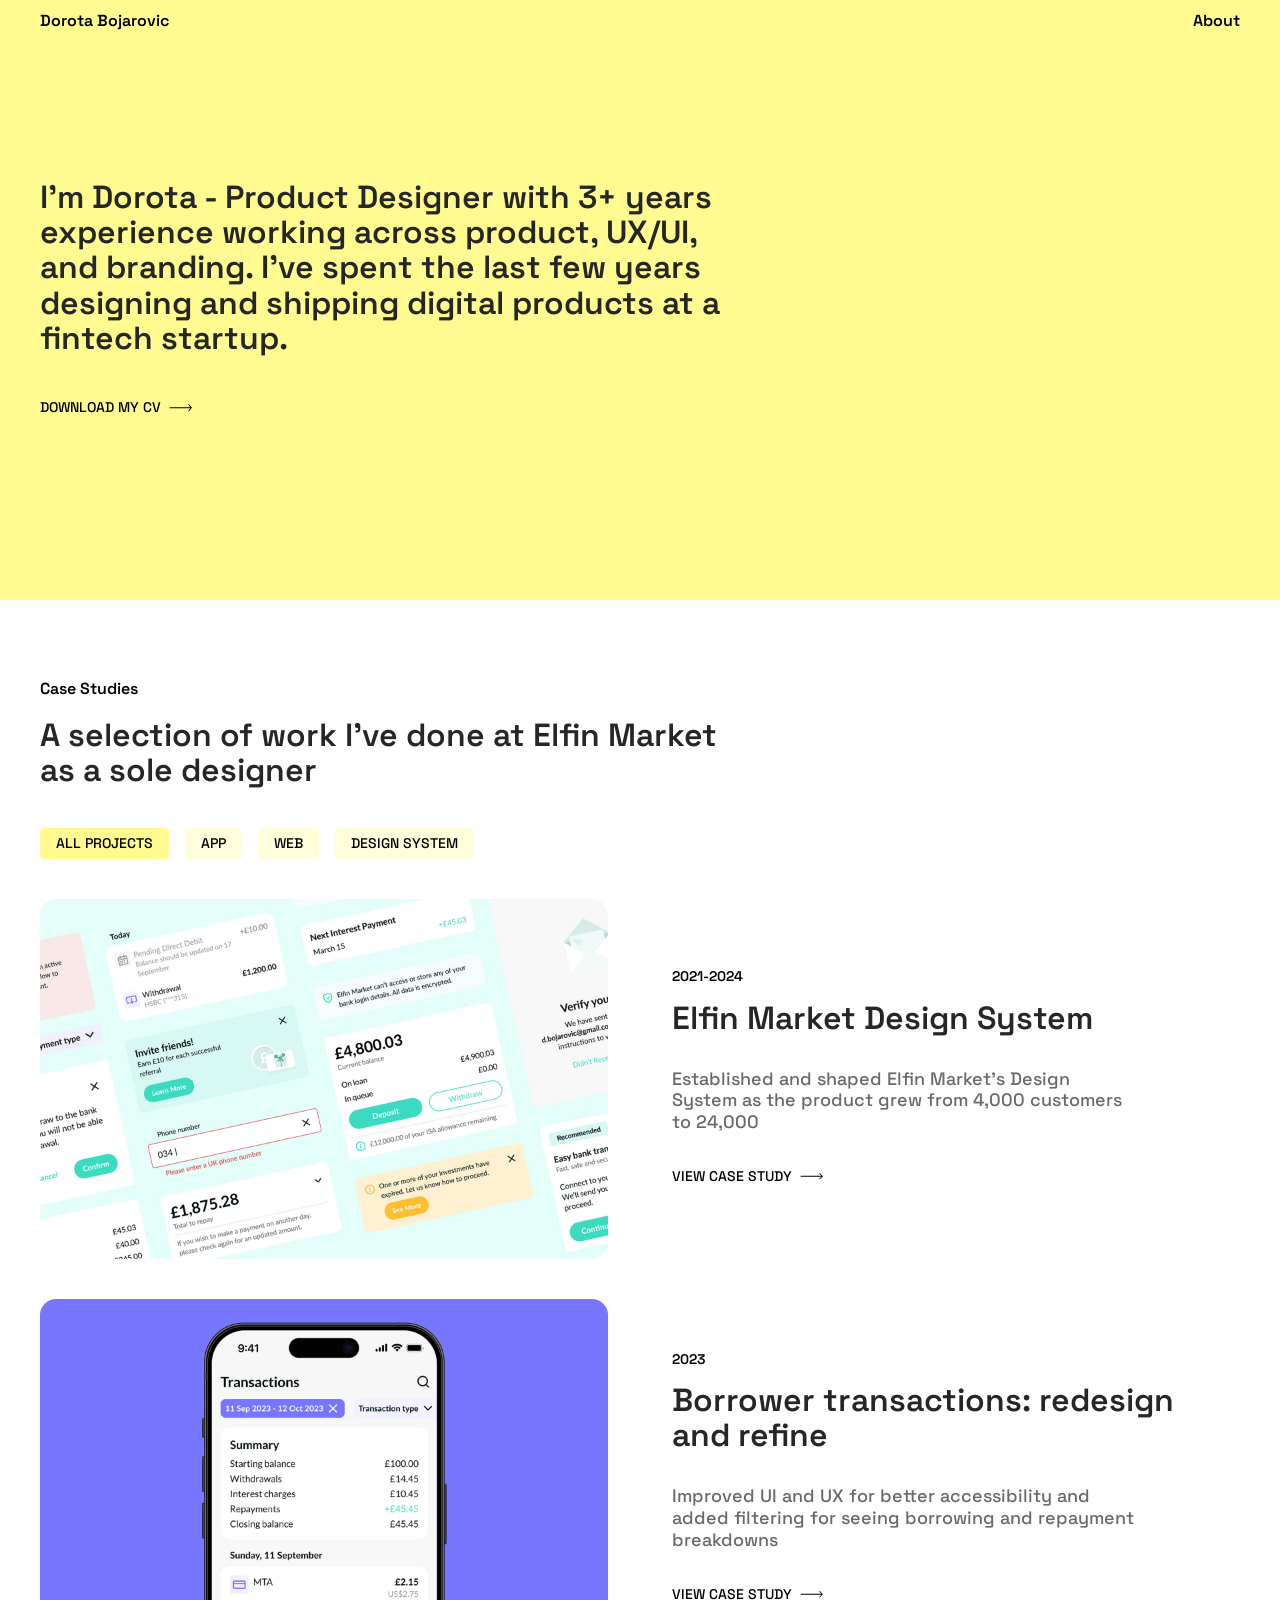
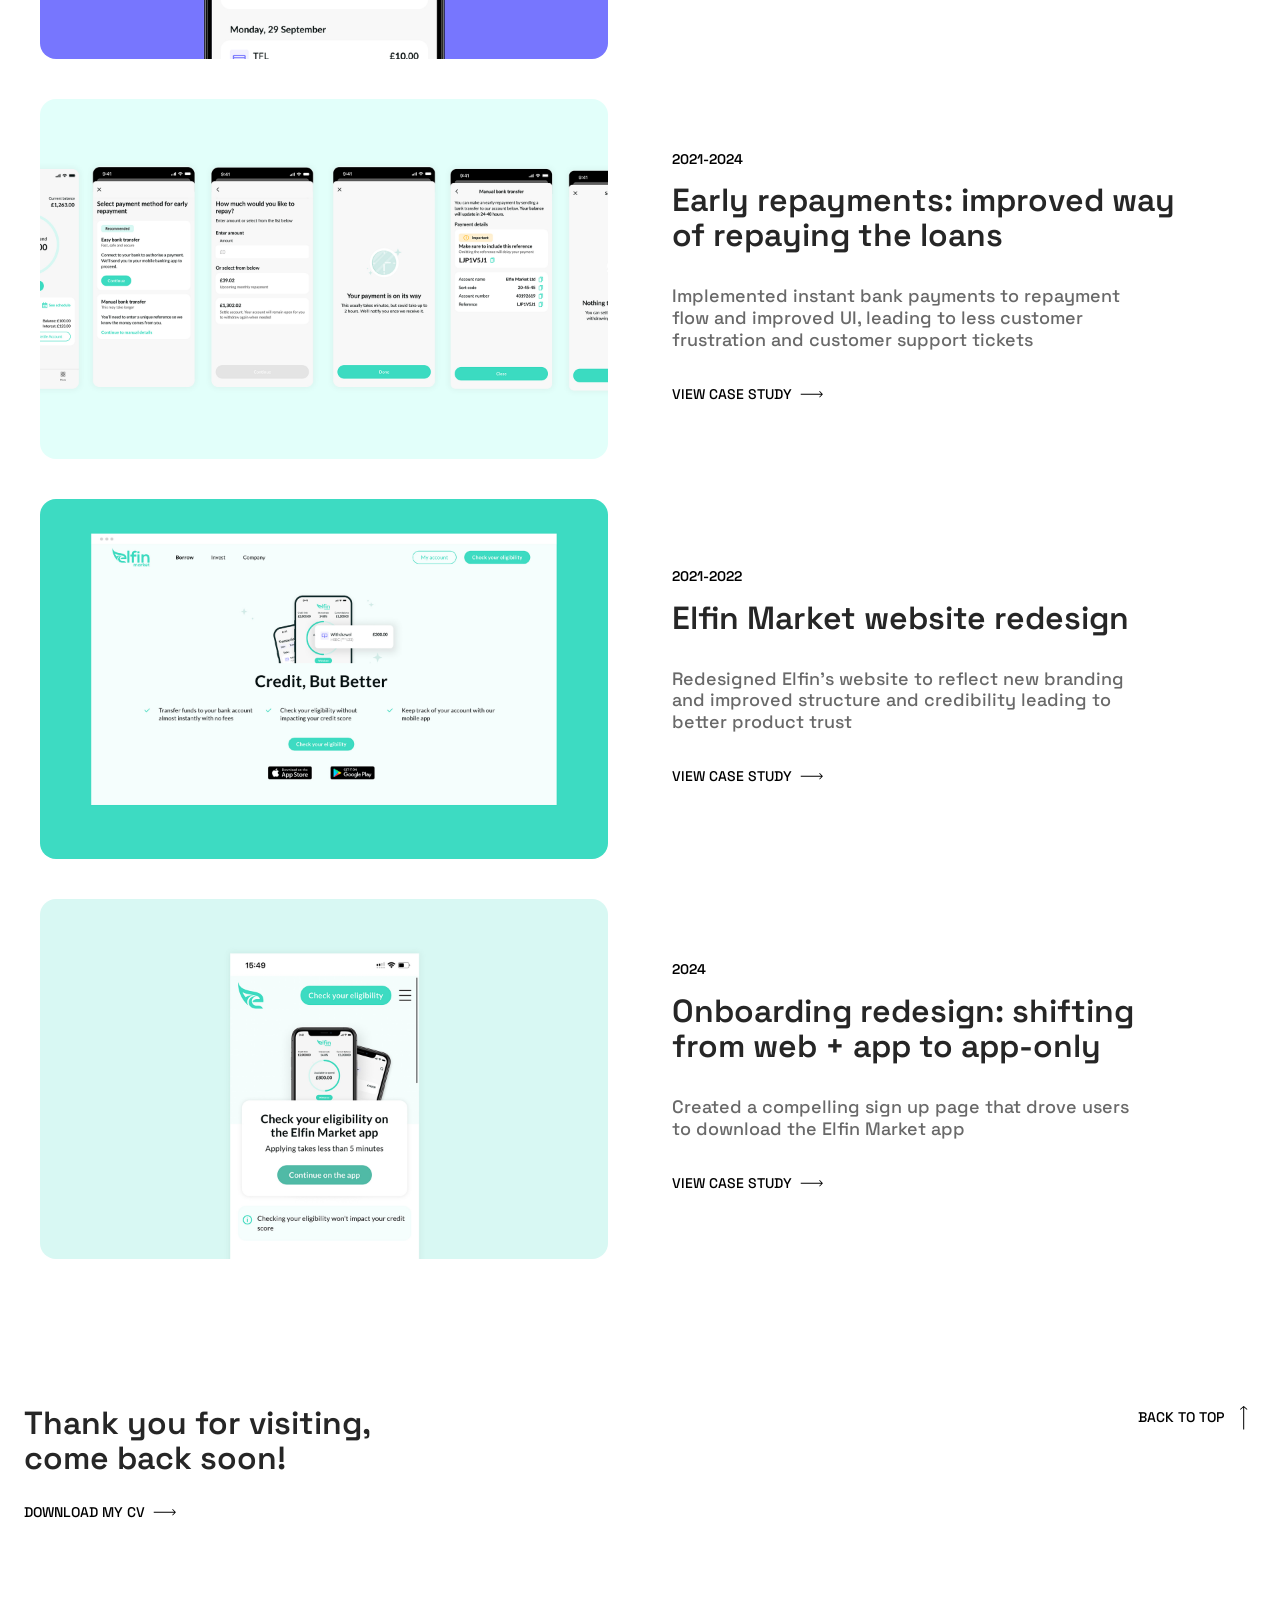
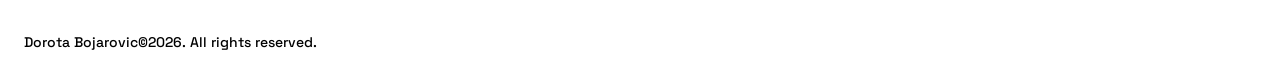
==== index.html @ 3e7eb01f "add onboarding case study page" ====
<!DOCTYPE html>
<html lang="en">
  <head>
    <meta charset="UTF-8" />
    <meta name="viewport" content="width=device-width, initial-scale=1" />
    <title>Dorota Bojarovic — Portfolio</title>
    <link rel="preconnect" href="https://fonts.googleapis.com" />
    <link rel="preconnect" href="https://fonts.gstatic.com" crossorigin />
    <link
      href="https://fonts.googleapis.com/css2?family=Space+Grotesk:wght@500;600&display=swap"
      rel="stylesheet"
    />
    <link rel="stylesheet" href="style.css" />
    <script defer src="/_vercel/insights/script.js"></script>
  </head>
  <body>
    <div class="frame" data-node-id="17:1098" data-name="1440w">
      <header class="header" data-node-id="17:1119" data-name="Header">
        <div class="header__left" data-node-id="I17:1119;15:1094" data-name="Container">
          <a href="index.html" class="text-h3 header__logo" data-node-id="I17:1119;15:1104">
            Dorota Bojarovic
          </a>
        </div>
        <div class="header__right" data-node-id="I17:1119;15:1098" data-name="Container">
          <p class="text-h3" data-node-id="I17:1119;15:1100">About</p>
        </div>
      </header>

      <main class="body" data-node-id="17:1099" data-name="Body">
        <section class="section section--hero" data-node-id="17:1100" data-name="Section 1">
          <div class="section-hero__container" data-node-id="17:1101" data-name="Container">
            <div class="section-hero__copy-wrap" data-node-id="17:1102" data-name="Container">
              <div class="heading-block" data-node-id="17:1103" data-name="Heading 1">
                <p class="text-h1" data-node-id="17:1104">
                  I’m Dorota - Product Designer with 3+ years experience working across
                  product, UX/UI, and branding. I’ve spent the last few years designing and
                  shipping digital products at a fintech startup.
                </p>
              </div>
            </div>
            <a class="button-link" href="assets/dorota-bojarovic-cv.pdf" data-node-id="17:1105" data-name="Button / Primary / Icon">
              <span class="text-button" data-node-id="I17:1105;12:438">Download my cv</span>
              <span class="icon icon--chevron-right" aria-hidden="true">
                <img
                  src="images/chevron-right.svg"
                  alt=""
                  width="24"
                  height="24"
                />
              </span>
            </a>
          </div>
        </section>

        <section class="section section--case-studies" data-node-id="17:1106" data-name="Section 2">
          <div class="section-title" data-node-id="17:1107" data-name="Section title">
            <p class="text-h3 text-h3--black" data-node-id="17:1108">Case Studies</p>
            <div class="section-title__subtitle-wrap" data-node-id="17:1109" data-name="Container">
              <p class="text-h1" data-node-id="17:1110">
                A selection of work I’ve done at Elfin Market as a sole designer
              </p>
            </div>
          </div>

          <div class="project-list" data-node-id="17:1111" data-name="Project list container">
            <div class="filter-tab-group" data-node-id="17:1112" data-name="Filter tab group">
              <div
                class="filter-tab filter-tab--active"
                data-node-id="I17:1112;15:1160"
                data-name="Filter tab"
                data-filter="all"
              >
                <p class="text-filter" data-node-id="I17:1112;15:1160;15:1159">ALL PROJECTS</p>
              </div>
              <div class="filter-tab filter-tab--inactive" data-node-id="15:1156" data-filter="app">
                <p class="text-filter" data-node-id="15:1155">APP</p>
              </div>
              <div
                class="filter-tab filter-tab--inactive"
                data-node-id="I17:1112;15:1164"
                data-name="Filter tab"
                data-filter="web"
              >
                <p class="text-filter" data-node-id="I17:1112;15:1164;15:1155">WEB</p>
              </div>
              <div
                class="filter-tab filter-tab--inactive"
                data-node-id="I17:1112;16:533"
                data-name="Filter tab"
                data-filter="design-system"
              >
                <p class="text-filter" data-node-id="I17:1112;16:533;15:1155">Design system</p>
              </div>
            </div>

            <article class="project-card" data-node-id="15:783" data-filter="design-system">
              <a class="project-card__image" href="design-system.html" data-node-id="15:826" data-name="Image">
                <div class="project-card__image-inner" data-node-id="15:822" data-name="Elfin-DS-1 1">
                  <img
                    src="images/elfin-design-system.jpg"
                    alt=""
                    width="580"
                    height="360"
                  />
                  <img class="project-card__hover-img" src="images/elfin-design-system-hover.jpg" alt="" />
                </div>
              </a>
              <div class="project-card__content" data-node-id="12:489" data-name="Content">
                <p class="text-h4" data-node-id="12:492">2021-2024</p>
                <div class="project-card__vertical" data-node-id="12:494" data-name="Vertical container">
                  <p class="text-h1 project-card__title" data-node-id="12:497">
                    Elfin Market Design System
                  </p>
                  <div class="project-card__body" data-node-id="12:498" data-name="Body">
                    <div class="text-b1" data-node-id="12:500">
                      <p>
                        Established and shaped Elfin Market’s Design<br />
                        System as the product grew from 4,000 customers<br />
                        to 24,000
                      </p>
                    </div>
                  </div>
                  <a class="button-link" href="design-system.html" data-name="Button / Primary / Icon">
                    <span class="text-button">view case study</span>
                    <span class="icon icon--chevron-right" aria-hidden="true">
                      <img
                        src="images/chevron-right.svg"
                        alt=""
                        width="24"
                        height="24"
                      />
                    </span>
                  </a>
                </div>
              </div>
            </article>

            <article class="project-card" data-node-id="17:1114" data-name="Project card" data-filter="app">
              <a class="project-card__image" href="transactions.html" data-node-id="I17:1114;15:826" data-name="Image">
                <div
                  class="project-card__image-inner"
                  data-node-id="I17:1114;15:822"
                  data-name="Elfin-DS-1 1"
                >
                  <img
                    src="images/borrower-transactions.png"
                    alt=""
                    width="580"
                    height="360"
                  />
                  <img class="project-card__hover-img" src="images/borrower-transactions-hover.jpg" alt="" />
                </div>
              </a>
              <div class="project-card__content" data-node-id="I17:1114;12:489" data-name="Content">
                <p class="text-h4" data-node-id="I17:1114;12:492">2023</p>
                <div
                  class="project-card__vertical"
                  data-node-id="I17:1114;12:494"
                  data-name="Vertical container"
                >
                  <div class="text-h1 project-card__title text-h1--prewrap" data-node-id="I17:1114;12:497">
                    <p>Borrower transactions: redesign</p>
                    <p>and refine</p>
                  </div>
                  <div class="project-card__body" data-node-id="I17:1114;12:498" data-name="Body">
                    <div class="text-b1" data-node-id="I17:1114;12:500">
                      <p>
                        Improved UI and UX for better accessibility and<br />
                        added filtering for seeing borrowing and repayment<br />
                        breakdowns
                      </p>
                    </div>
                  </div>
                  <a class="button-link" href="transactions.html" data-name="Button / Primary / Icon">
                    <span class="text-button">view case study</span>
                    <span class="icon icon--chevron-right" aria-hidden="true">
                      <img
                        src="images/chevron-right.svg"
                        alt=""
                        width="24"
                        height="24"
                      />
                    </span>
                  </a>
                </div>
              </div>
            </article>

            <article class="project-card" data-node-id="17:1115" data-name="Project card" data-filter="app">
              <a class="project-card__image" href="early-repayments.html" data-node-id="I17:1115;15:826" data-name="Image">
                <div
                  class="project-card__image-inner"
                  data-node-id="I17:1115;15:822"
                  data-name="Elfin-DS-1 1"
                >
                  <img
                    src="images/early-repayments.png"
                    alt=""
                    width="580"
                    height="360"
                  />
                  <img class="project-card__hover-img" src="images/early-repayments-hover.jpg" alt="" />
                </div>
              </a>
              <div class="project-card__content" data-node-id="I17:1115;12:489" data-name="Content">
                <p class="text-h4" data-node-id="I17:1115;12:492">2021-2024</p>
                <div
                  class="project-card__vertical"
                  data-node-id="I17:1115;12:494"
                  data-name="Vertical container"
                >
                  <div class="text-h1 project-card__title text-h1--prewrap" data-node-id="I17:1115;12:497">
                    <p>Early repayments: improved way</p>
                    <p>of repaying the loans</p>
                  </div>
                  <div class="project-card__body" data-node-id="I17:1115;12:498" data-name="Body">
                    <div class="text-b1" data-node-id="I17:1115;12:500">
                      <p>
                        Implemented instant bank payments to repayment<br />
                        flow and improved UI, leading to less customer<br />
                        frustration and customer support tickets
                      </p>
                    </div>
                  </div>
                  <a class="button-link" href="early-repayments.html" data-name="Button / Primary / Icon">
                    <span class="text-button">view case study</span>
                    <span class="icon icon--chevron-right" aria-hidden="true">
                      <img
                        src="images/chevron-right.svg"
                        alt=""
                        width="24"
                        height="24"
                      />
                    </span>
                  </a>
                </div>
              </div>
            </article>

            <article class="project-card" data-node-id="17:1116" data-name="Project card" data-filter="web">
              <a class="project-card__image" href="elfin-website.html" data-node-id="I17:1116;15:826" data-name="Image">
                <div
                  class="project-card__image-inner"
                  data-node-id="I17:1116;15:822"
                  data-name="Elfin-DS-1 1"
                >
                  <img
                    src="images/elfin-website.png"
                    alt=""
                    width="580"
                    height="360"
                  />
                  <img class="project-card__hover-img" src="images/elfin-website-hover.jpg" alt="" />
                </div>
              </a>
              <div class="project-card__content" data-node-id="I17:1116;12:489" data-name="Content">
                <p class="text-h4" data-node-id="I17:1116;12:492">2021-2022</p>
                <div
                  class="project-card__vertical"
                  data-node-id="I17:1116;12:494"
                  data-name="Vertical container"
                >
                  <p class="text-h1 project-card__title" data-node-id="I17:1116;12:497">
                    Elfin Market website redesign
                  </p>
                  <div class="project-card__body" data-node-id="I17:1116;12:498" data-name="Body">
                    <div class="text-b1" data-node-id="I17:1116;12:500">
                      <p>
                        Redesigned Elfin’s website to reflect new branding<br />
                        and improved structure and credibility leading to<br />
                        better product trust
                      </p>
                    </div>
                  </div>
                  <a class="button-link" href="elfin-website.html" data-name="Button / Primary / Icon">
                    <span class="text-button">view case study</span>
                    <span class="icon icon--chevron-right" aria-hidden="true">
                      <img
                        src="images/chevron-right.svg"
                        alt=""
                        width="24"
                        height="24"
                      />
                    </span>
                  </a>
                </div>
              </div>
            </article>

            <article class="project-card" data-node-id="17:1117" data-name="Project card" data-filter="web">
              <a class="project-card__image" href="onboarding.html" data-node-id="I17:1117;15:826" data-name="Image">
                <div
                  class="project-card__image-inner"
                  data-node-id="I17:1117;15:822"
                  data-name="Elfin-DS-1 1"
                >
                  <img
                    src="images/onboarding-redesign.png"
                    alt=""
                    width="580"
                    height="360"
                  />
                  <img class="project-card__hover-img" src="images/onboarding-redesign-hover.jpg" alt="" />
                </div>
              </a>
              <div class="project-card__content" data-node-id="I17:1117;12:489" data-name="Content">
                <p class="text-h4" data-node-id="I17:1117;12:492">2024</p>
                <div
                  class="project-card__vertical"
                  data-node-id="I17:1117;12:494"
                  data-name="Vertical container"
                >
                  <div class="text-h1 project-card__title text-h1--prewrap" data-node-id="I17:1117;12:497">
                    <p>Onboarding redesign: shifting</p>
                    <p>from web + app to app-only</p>
                  </div>
                  <div class="project-card__body" data-node-id="I17:1117;12:498" data-name="Body">
                    <div class="text-b1" data-node-id="I17:1117;12:500">
                      <p>
                        Created a compelling sign up page that drove users<br />
                        to download the Elfin Market app
                      </p>
                    </div>
                  </div>
                  <a class="button-link" href="onboarding.html" data-name="Button / Primary / Icon">
                    <span class="text-button">view case study</span>
                    <span class="icon icon--chevron-right" aria-hidden="true">
                      <img
                        src="images/chevron-right.svg"
                        alt=""
                        width="24"
                        height="24"
                      />
                    </span>
                  </a>
                </div>
              </div>
            </article>
          </div>
        </section>

        <footer class="footer" data-node-id="15:1075" data-name="Footer">
          <div class="footer__row" data-node-id="15:957" data-name="Container">
            <div class="footer__left" data-node-id="15:959" data-name="Container">
              <div class="heading-block" data-node-id="15:960" data-name="Heading 1">
                <p class="text-h1" data-node-id="15:961">
                  Thank you for visiting, come back soon!
                </p>
              </div>
              <a class="button-link" href="assets/dorota-bojarovic-cv.pdf" data-node-id="15:979" data-name="Button / Primary / Icon">
                <span class="text-button" data-node-id="I15:979;12:438">Download my CV</span>
                <span class="icon icon--chevron-right" aria-hidden="true">
                  <img
                    src="images/chevron-right.svg"
                    alt=""
                    width="24"
                    height="24"
                  />
                </span>
              </a>
            </div>
            <a class="button-link footer__back" href="#" data-node-id="15:997" data-name="Button / Primary / Icon">
              <span class="text-button" data-node-id="I15:997;12:438">Back to top</span>
              <span class="icon icon--chevron-top" aria-hidden="true" data-name="Icon / Chevron top">
                <img
                  src="images/chevron-top.svg"
                  alt=""
                  width="24"
                  height="24"
                />
              </span>
            </a>
          </div>
          <div class="footer__legal-row" data-node-id="15:971" data-name="Container">
            <p class="text-h5" data-node-id="15:974">
              Dorota Bojarovic©2026. All rights reserved.
            </p>
          </div>
        </footer>
      </main>
    </div>
    <script src="script.js"></script>
    <script>
      (function () {
        var header = document.querySelector(".header");
        if (!header) return;
        function syncHeaderBackground() {
          header.classList.toggle("header--scrolled", window.scrollY > 0);
        }
        syncHeaderBackground();
        window.addEventListener("scroll", syncHeaderBackground, { passive: true });
      })();
    </script>
  </body>
</html>
---- style.css ----
/* Design tokens from Figma (Portfolio Website — 1440w) */

:root {
  --color-yellow-white: #ffffff;
  --color-yellow-primary: #fffb91;
  --color-yellow-primary-80: #fffedb;
  --color-yellow-grey-80: #262626;
  --color-yellow-grey-50: #696969;
  --color-black-solid: #000000;
  --item-spacing-20: 20px;
  --item-spacing-md: 16px;
  --item-spacing-xl: 32px;
  --item-spacing-2xl: 40px;
  --font-size-32: 32px;
  --font-size-24: 24px;
  --font-size-18: 18px;
  --font-size-16: 16px;
  --font-size-14: 14px;
  --line-height-22-4: 22.4px;
  --font-family-font-1: "Space Grotesk", sans-serif;
  --font-weight-600: 600;
}

*,
*::before,
*::after {
  box-sizing: border-box;
}

html {
  overflow-x: auto;
}

body {
  margin: 0;
  background: var(--color-yellow-white);
  font-family: var(--font-family-font-1);
  color: var(--color-black-solid);
  -webkit-font-smoothing: antialiased;
}

/* H1 — 32 / semibold 600 / 1.1 / grey-80 */
.text-h1 {
  margin: 0;
  font-family: var(--font-family-font-1);
  font-weight: var(--font-weight-600);
  font-size: var(--font-size-32);
  line-height: 1.1;
  color: var(--color-yellow-grey-80);
}

.text-h1--prewrap {
  font-family: var(--font-family-font-1);
  font-weight: var(--font-weight-600);
  font-size: var(--font-size-32);
  line-height: 1.1;
  color: var(--color-yellow-grey-80);
}

.text-h1--prewrap p {
  margin: 0;
}

/* H2 — 24 / semibold 600 / 1.1 (H1 stand-in ≤1023px) */
.text-h2 {
  margin: 0;
  font-family: var(--font-family-font-1);
  font-weight: var(--font-weight-600);
  font-size: var(--font-size-24);
  line-height: 1.1;
  color: var(--color-yellow-grey-80);
}

/* H3 — 16 / semibold 600 / 1.1 */
.text-h3 {
  margin: 0;
  font-family: var(--font-family-font-1);
  font-weight: var(--font-weight-600);
  font-size: var(--font-size-16);
  line-height: 1.1;
  color: var(--color-black-solid);
}

.text-h3--black {
  color: var(--color-black-solid);
}

/* H4 — 14 / semibold 600 / 1.1 (project card date line) */
.text-h4 {
  margin: 0;
  font-family: var(--font-family-font-1);
  font-weight: var(--font-weight-600);
  font-size: var(--font-size-14);
  line-height: 1.1;
  color: var(--color-black-solid);
  white-space: nowrap;
}

/* B1 — Figma: size 18, line height 120%, Medium, grey-50 */
.text-b1 {
  font-family: var(--font-family-font-1);
  font-weight: 500;
  font-size: var(--font-size-18);
  line-height: 120%;
  color: var(--color-yellow-grey-50);
}

.text-b1 p {
  margin: 0;
  font-size: inherit;
  line-height: inherit;
}

/* Button / filter label — 14 / Medium / 1.1 / uppercase */
.text-button {
  font-family: var(--font-family-font-1);
  font-weight: 500;
  font-size: var(--font-size-14);
  line-height: 1.1;
  color: var(--color-black-solid);
  text-transform: uppercase;
  white-space: nowrap;
}

.text-filter {
  margin: 0;
  font-family: var(--font-family-font-1);
  font-weight: 500;
  font-size: var(--font-size-14);
  line-height: 1.1;
  color: var(--color-black-solid);
  text-transform: uppercase;
  white-space: nowrap;
}

/* H5 / footer legal — 14 / Medium / line-height 22.4 */
.text-h5 {
  margin: 0;
  font-family: var(--font-family-font-1);
  font-weight: 500;
  font-size: var(--font-size-14);
  line-height: var(--line-height-22-4);
  color: var(--color-black-solid);
  white-space: nowrap;
}

.button-link {
  display: inline-flex;
  align-items: center;
  gap: 8px;
  text-decoration: none;
  color: inherit;
}

.icon {
  display: flex;
  flex-direction: column;
  align-items: center;
  justify-content: center;
  width: 24px;
  height: 24px;
  flex-shrink: 0;
  overflow: hidden;
}

.icon--chevron-right {
  flex-direction: column;
}

.icon--chevron-right img {
  display: block;
  width: 23.5px;
  height: 7.364px;
  max-width: none;
}

.icon--chevron-top img {
  display: block;
  width: 24px;
  height: 24px;
}

/* Page shell — fluid width; breakpoint layouts below (Figma: 1920 / 1440 / 1024 / 768 / 422) */
.frame {
  position: relative;
  width: 100%;
  min-width: 0;
  max-width: 1920px;
  margin: 0 auto;
  min-height: 100vh;
  background: var(--color-yellow-white);
  display: flex;
  flex-direction: column;
  align-items: stretch;
}

/* Header — fixed; transparent at top, white when scrolled */
.header {
  position: fixed;
  top: 0;
  left: 0;
  right: 0;
  z-index: 2;
  display: flex;
  width: 100%;
  max-width: 1920px;
  margin-left: auto;
  margin-right: auto;
  align-items: center;
  justify-content: space-between;
  padding: 10.41px 40px 10.39px;
  overflow: hidden;
  background-color: transparent;
  transition: background-color 0.2s ease;
}

.header--scrolled {
  background-color: var(--color-yellow-white);
}

.header__logo {
  font-size: var(--font-size-16);
  line-height: 1.1;
  text-decoration: none;
  color: inherit;
}

/* Body — node 17:1099 */
.body {
  display: flex;
  flex-direction: column;
  align-items: center;
  min-height: 1200px;
  width: 100%;
  overflow: hidden;
  background: var(--color-yellow-white);
  flex: 1 1 auto;
}

.section {
  width: 100%;
}

/* Section 1 — node 17:1100 */
.section--hero {
  display: flex;
  height: 600px;
  align-items: center;
  justify-content: center;
  background: var(--color-yellow-primary);
  overflow: hidden;
}

.section-hero__container {
  flex: 1 1 0;
  min-width: 0;
  max-width: 1280px;
  display: flex;
  flex-direction: column;
  align-items: flex-start;
  gap: var(--item-spacing-2xl);
  padding: 0 40px;
  overflow: hidden;
}

.section-hero__copy-wrap {
  display: flex;
  flex-direction: column;
  align-items: flex-start;
  max-width: 700px;
  width: 100%;
}

.heading-block {
  display: flex;
  flex-direction: column;
  align-items: flex-start;
  width: 100%;
}

/* Section 2 — node 17:1106 */
.section--case-studies {
  display: flex;
  flex-direction: column;
  align-items: center;
  justify-content: center;
  gap: var(--item-spacing-2xl);
  max-width: 1280px;
  width: 100%;
  padding: 80px 40px;
  overflow: hidden;
}

.section-title {
  display: flex;
  flex-direction: column;
  align-items: flex-start;
  gap: var(--item-spacing-20);
  width: 100%;
  overflow: hidden;
}

.section-title__subtitle-wrap {
  display: flex;
  flex-direction: column;
  align-items: flex-start;
  max-width: 700px;
  width: 100%;
}

.project-list {
  display: flex;
  flex-direction: column;
  align-items: flex-start;
  gap: var(--item-spacing-2xl);
  width: 100%;
}

.filter-tab-group {
  display: flex;
  align-items: center;
  gap: var(--item-spacing-md);
}

.filter-tab {
  display: flex;
  height: 31px;
  align-items: center;
  justify-content: center;
  padding: 8px 16px;
  border-radius: 4px;
  flex-shrink: 0;
}

.filter-tab--active {
  background: var(--color-yellow-primary);
}

.filter-tab--inactive {
  background: var(--color-yellow-primary-80);
}

/* Project card — node 15:783 pattern */
.project-card {
  display: flex;
  align-items: flex-start;
  gap: var(--item-spacing-2xl);
  width: 100%;
}

.project-card__image {
  flex: 1 1 0;
  min-width: 0;
  height: 360px;
  border-radius: 16px;
  overflow: hidden;
  display: flex;
  align-items: flex-start;
}

.project-card__image-inner {
  position: relative;
  flex: 1 1 0;
  min-width: 0;
  height: 100%;
}

.project-card__image-inner img {
  position: absolute;
  inset: 0;
  width: 100%;
  height: 100%;
  object-fit: cover;
  pointer-events: none;
}

.project-card__content {
  flex: 1 1 0;
  min-width: 0;
  display: flex;
  flex-direction: column;
  align-items: flex-start;
  justify-content: center;
  gap: var(--item-spacing-md);
  padding-left: 24px;
  overflow: hidden;
  align-self: stretch;
}

.project-card__vertical {
  display: flex;
  flex-direction: column;
  align-items: flex-start;
  justify-content: center;
  gap: var(--item-spacing-xl);
  width: 100%;
}

.project-card__title {
  width: 100%;
}

.project-card__body {
  display: flex;
  flex-direction: column;
  align-items: flex-start;
  max-width: 500px;
  width: 100%;
}

/* Footer — node 15:1075 (instance on 1440w) */
.footer {
  display: flex;
  flex-direction: column;
  align-items: center;
  justify-content: center;
  gap: var(--item-spacing-2xl);
  width: 100%;
  overflow: hidden;
  background: var(--color-yellow-white);
}

.footer__row {
  display: flex;
  align-items: flex-start;
  justify-content: space-between;
  width: 100%;
  padding: 67px 24px;
}

.footer__left {
  display: flex;
  flex-direction: column;
  align-items: flex-start;
  gap: 24px;
  width: 400px;
}

.footer__back {
  flex-shrink: 0;
}

.footer__legal-row {
  display: flex;
  align-items: center;
  width: 100%;
  padding: 0 24px 8px;
  overflow: hidden;
}

/* Same tier as tablet/mobile layout (max-width 1023px): H1 copy uses H2 scale */
@media (max-width: 1023px) {
  .text-h1,
  .text-h1--prewrap {
    font-size: var(--font-size-24);
  }
}

/* ---------------------------------------------------------------------------
   Responsive (Figma frames — metadata already reviewed, no live MCP):
   1920w 16:650 | 1440w 17:1098 | 1024w 17:1320 | 768w 17:1431 | 422w 17:1713
   Base = 1440w. Then: min-width 1920 → 1920 header inset.
   max 1439 & min 1024 → 1024 (40px gutters, row cards).
   max 1023 & min 768 → 768 (24px gutters, stacked cards, list gap 44).
   max 767 → 422 (24px gutters, copy max 374, tabs wrap min-height 70, gap 44).
   --------------------------------------------------------------------------- */

/* 1920w: column 1280px centred; x=320 outer inset → header aligns at 320+40=360 */
@media (min-width: 1920px) {
  .header {
    padding: 10.41px 360px 10.39px;
  }
}

/* 1440w: default rules above (centred 1280, header 40px, row cards). */

/* 1024w: section/hero full width; inner padding 40px; cards stay row 360px tall */
@media (max-width: 1439px) and (min-width: 1024px) {
  .section-hero__container {
    max-width: none;
    width: 100%;
    padding: 0 40px;
  }

  .section--case-studies {
    max-width: none;
    width: 100%;
    padding: 80px 40px;
  }

  .project-card__image {
    height: 360px;
  }
}

/* 768w: 24px gutters; stacked cards; filter→first card gap 44px in Figma (y 31→75) */
@media (max-width: 1023px) and (min-width: 768px) {
  .header {
    padding: 10.41px 24px 10.39px;
  }

  .section-hero__container {
    max-width: none;
    width: 100%;
    padding: 0 24px;
  }

  .section--case-studies {
    max-width: none;
    width: 100%;
    padding: 80px 24px;
  }

  .section-hero__copy-wrap {
    max-width: none;
    width: 100%;
  }

  .section-title__subtitle-wrap {
    max-width: none;
    width: 100%;
  }

  .project-list {
    gap: 44px;
  }

  .project-card {
    flex-direction: column;
    align-items: stretch;
    gap: 24px;
  }

  .project-card__image {
    flex: none;
    width: 100%;
    height: 360px;
  }

  .project-card__content {
    flex: none;
    width: 100%;
    padding-left: 0;
    align-self: auto;
  }

  .project-card__body {
    max-width: 100%;
  }

  .footer__row {
    flex-direction: column;
    align-items: flex-start;
    gap: 40px;
  }

  .footer__left {
    width: 100%;
    max-width: 400px;
  }

  .body {
    min-height: 0;
  }
}

/* 422w: narrow column; filter group 70px tall (two rows) */
@media (max-width: 767px) {
  .header {
    padding: 10.41px 24px 10.39px;
  }

  .section-hero__container {
    max-width: none;
    width: 100%;
    padding: 0 24px;
  }

  .section--case-studies {
    max-width: none;
    width: 100%;
    padding: 80px 24px;
  }

  .section-hero__copy-wrap {
    max-width: none;
    width: 100%;
  }

  .section-title__subtitle-wrap {
    max-width: none;
    width: 100%;
  }

  .filter-tab-group {
    flex-wrap: wrap;
    width: 100%;
    min-height: 70px;
    align-content: flex-start;
    row-gap: 16px;
  }

  .project-list {
    gap: 44px;
  }

  .project-card {
    flex-direction: column;
    align-items: stretch;
    gap: 24px;
  }

  .project-card__image {
    flex: none;
    width: 100%;
    height: 360px;
  }

  .project-card__content {
    flex: none;
    width: 100%;
    padding-left: 0;
    align-self: auto;
  }

  .project-card__body {
    max-width: 100%;
  }

  .footer__row {
    flex-direction: column;
    align-items: flex-start;
    gap: 40px;
  }

  .footer__left {
    width: 100%;
    max-width: none;
  }

  .footer__back {
    align-self: flex-start;
  }

  .text-h5 {
    white-space: normal;
  }

  .body {
    min-height: 0;
  }
}

/* Filter tab interaction */
.filter-tab {
  cursor: pointer;
}

.project-card[hidden] {
  display: none;
}

@keyframes card-fade-in {
  from { opacity: 0; }
  to   { opacity: 1; }
}

.project-card--visible {
  animation: card-fade-in 300ms ease both;
}

/* Project card hover image swap */
.project-card__hover-img {
  position: absolute;
  inset: 0;
  width: 100%;
  height: 100%;
  object-fit: cover;
  opacity: 0;
}

.project-card__image:hover .project-card__hover-img {
  opacity: 1;
  animation: hover-zoom 800ms cubic-bezier(0.25, 0.46, 0.45, 0.94) forwards;
}

@keyframes hover-zoom {
  from { transform: scale(1); }
  to   { transform: scale(1.05); }
}

/* Scroll entrance animation */
.card-animate {
  opacity: 0;
  transform: translateY(20px);
}

.card-animate--visible {
  opacity: 1;
  transform: translateY(0);
  transition: opacity 600ms ease-out, transform 600ms ease-out;
}

.card-animate--body.card-animate--visible {
  transition-delay: 150ms;
}

/* ─── About trigger ─────────────────────────────────────────────────────── */

.header__right .text-h3 {
  cursor: pointer;
}

/* ─── About Overlay ─────────────────────────────────────────────────────── */

.about-overlay {
  position: fixed;
  top: 0;
  left: 0;
  right: 0;
  bottom: 0;
  width: 100%;
  height: 100vh;
  min-height: 100vh;
  z-index: 100;
  display: none;
  flex-direction: column;
  align-items: center;
  justify-content: center;
  background-color: #fffb91;
  cursor: pointer;
  overflow: hidden;
}

.about-overlay--open {
  display: flex;
}

.about-overlay__header {
  position: absolute;
  top: 0;
  left: 0;
  right: 0;
  z-index: 1;
  display: flex;
  align-items: center;
  justify-content: space-between;
  padding: 10.41px 40px 10.39px;
}

.about-overlay__inner {
  width: 100%;
  max-width: 1280px;
  padding: 0 40px;
  display: flex;
  justify-content: space-between;
  align-items: flex-start;
}

.about-overlay__left {
  flex: 1;
  min-width: 0;
  max-width: 600px;
  display: flex;
  flex-direction: column;
  gap: 24px;
}

.about-overlay__heading {
  margin: 0;
  font-family: var(--font-family-font-1);
  font-weight: 700;
  font-size: 24px;
  line-height: 1.1;
  color: #262626;
}

.about-overlay__body {
  font-family: var(--font-family-font-1);
  font-weight: 500;
  font-size: 18px;
  line-height: 1.4;
  color: #262626;
}

.about-overlay__body p {
  margin: 0;
}

.about-overlay__body p + p {
  margin-top: 25px;
}

.about-overlay__cv {
  cursor: pointer;
}

.about-overlay__right {
  flex-shrink: 0;
  display: flex;
  flex-direction: column;
  gap: 20px;
  font-family: var(--font-family-font-1);
  font-weight: 600;
  font-size: 16px;
  line-height: 1.1;
  color: #262626;
  white-space: nowrap;
}

.about-overlay__entry {
  display: flex;
  flex-direction: column;
  gap: 8px;
}

@media (max-width: 767px) {
  .about-overlay {
    justify-content: flex-start;
    overflow-y: auto;
    padding-top: 72px;
    padding-bottom: 40px;
  }

  .about-overlay__header {
    padding: 10.41px 24px 10.39px;
  }

  .about-overlay__inner {
    flex-direction: column;
    gap: 32px;
    padding: 0 24px;
  }

  .about-overlay__left {
    max-width: 100%;
  }

  .about-overlay__heading {
    font-size: 20px;
  }

  .about-overlay__body {
    font-size: 16px;
  }

  .about-overlay__right {
    white-space: normal;
    font-size: 14px;
  }
}

/* Custom cursor trailer */
.cursor-trailer {
  position: fixed;
  top: 0;
  left: 0;
  width: 10px;
  height: 10px;
  background: var(--color-black-solid);
  border-radius: 50%;
  pointer-events: none;
  z-index: 9999;
  will-change: transform;
}
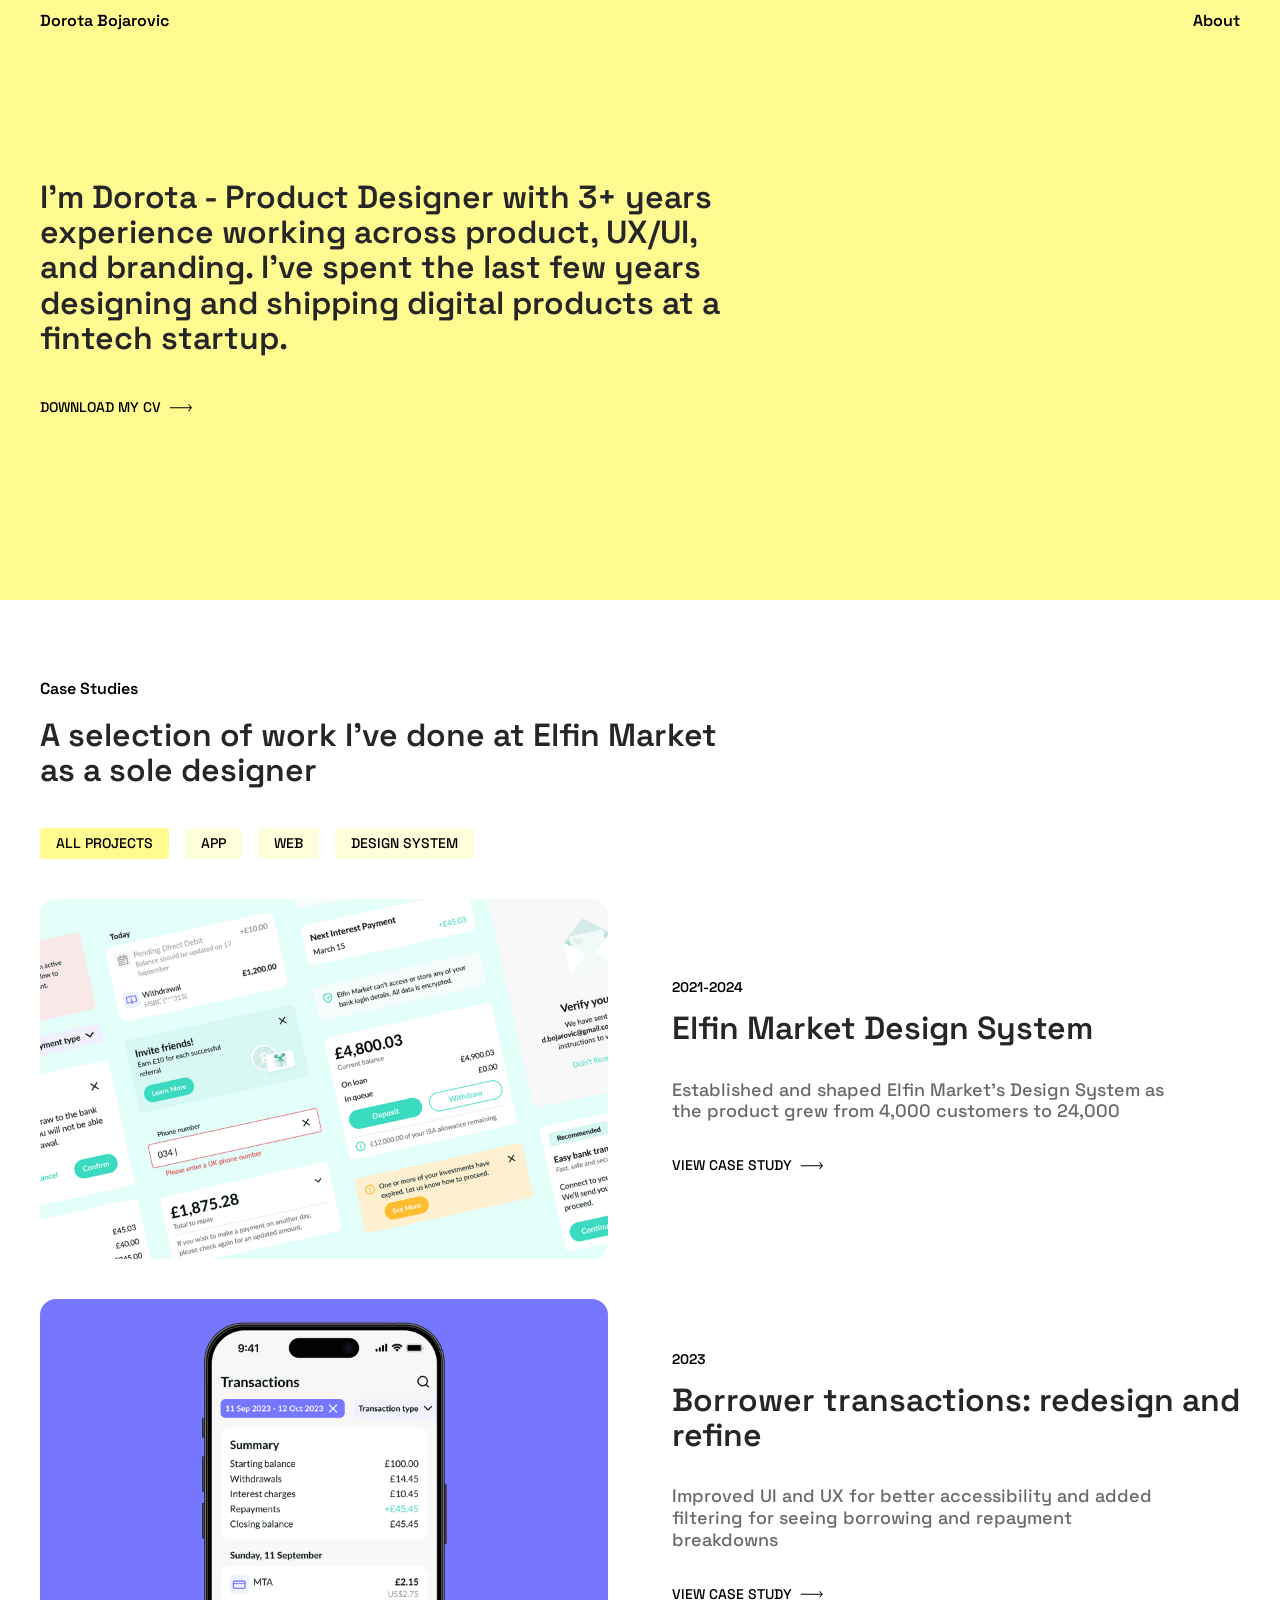
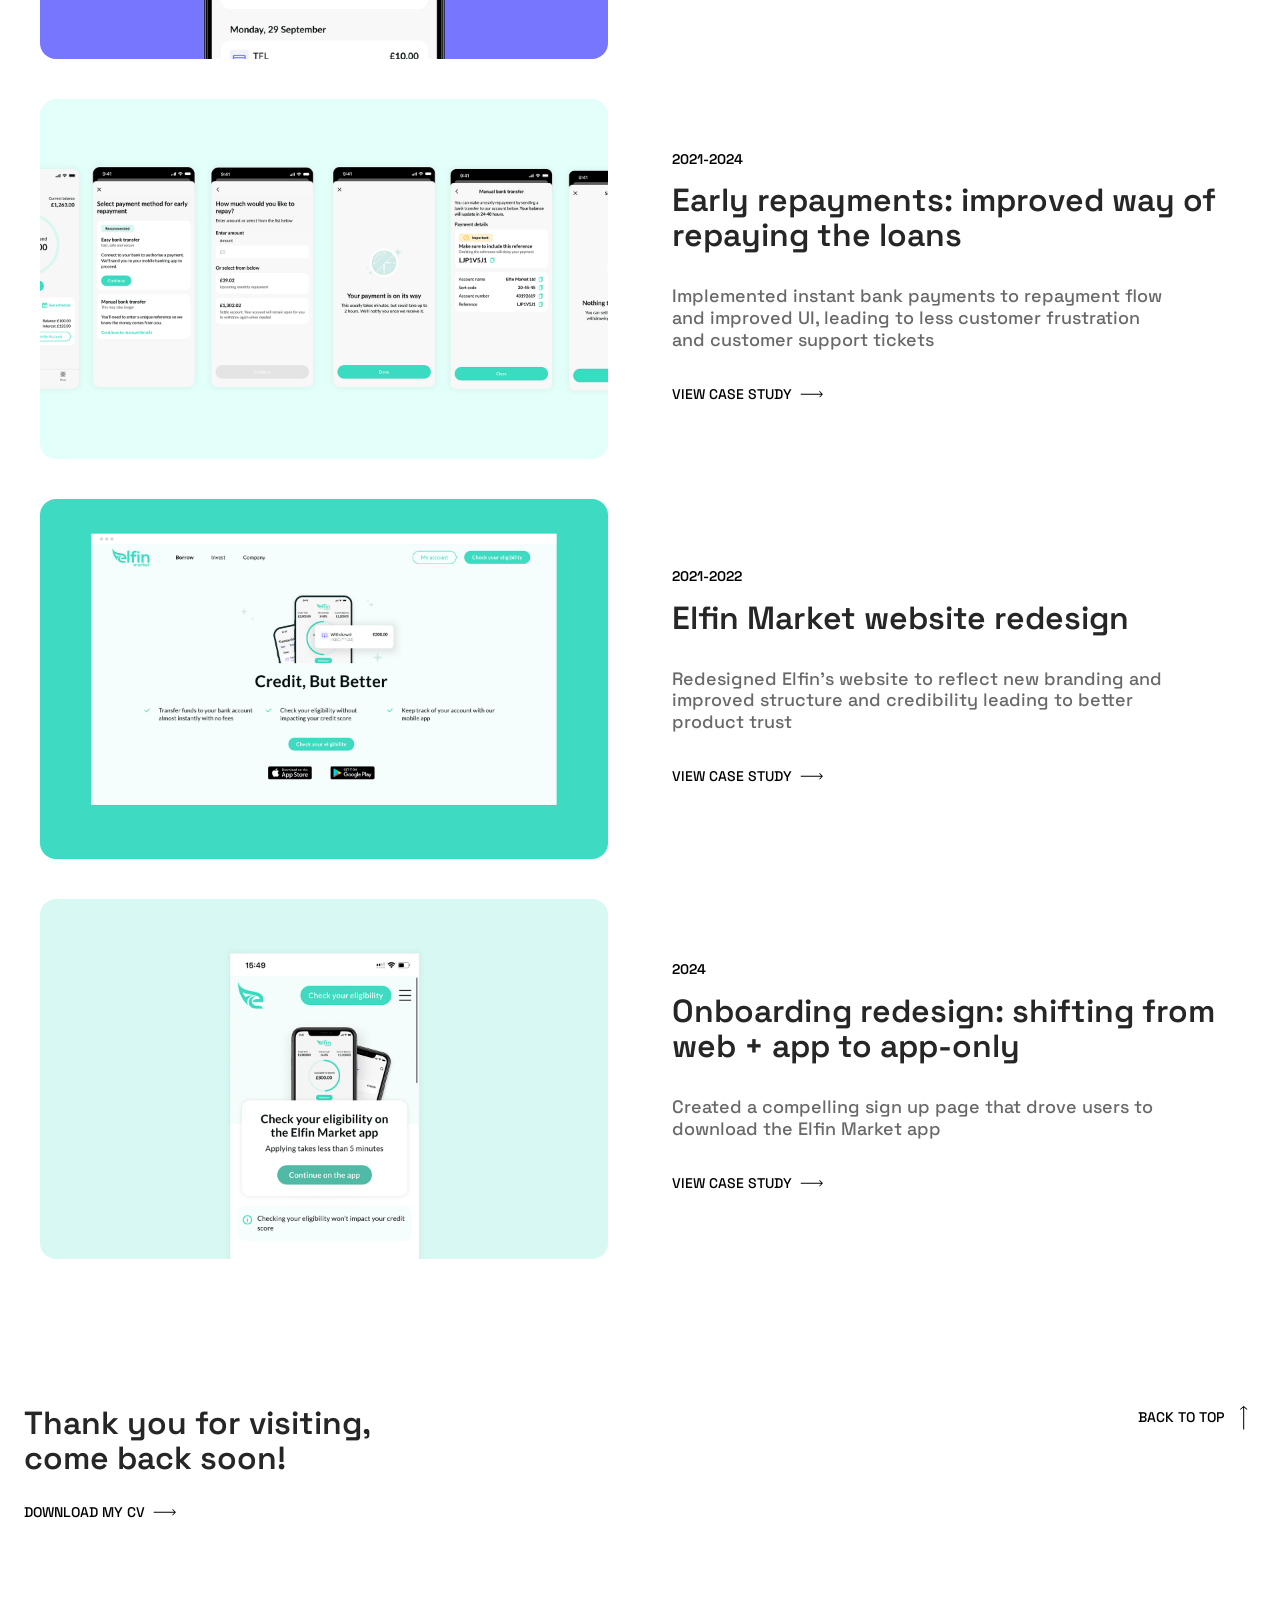
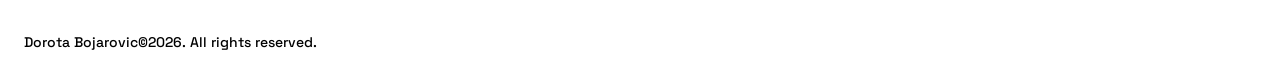
==== commit e482b2a0: "Add case study animations, fix video height, disable cursor on touch, clean up br tags - Scroll-trig" ====
--- a/index.html
+++ b/index.html
@@ -10,6 +10,7 @@
       href="https://fonts.googleapis.com/css2?family=Space+Grotesk:wght@500;600&display=swap"
       rel="stylesheet"
     />
+    <link rel="icon" type="image/png" href="favicon.png" />
     <link rel="stylesheet" href="style.css" />
     <script defer src="/_vercel/insights/script.js"></script>
   </head>
@@ -114,9 +115,7 @@
                   <div class="project-card__body" data-node-id="12:498" data-name="Body">
                     <div class="text-b1" data-node-id="12:500">
                       <p>
-                        Established and shaped Elfin Market’s Design<br />
-                        System as the product grew from 4,000 customers<br />
-                        to 24,000
+                        Established and shaped Elfin Market’s Design System as the product grew from 4,000 customers to 24,000
                       </p>
                     </div>
                   </div>
@@ -158,16 +157,13 @@
                   data-node-id="I17:1114;12:494"
                   data-name="Vertical container"
                 >
-                  <div class="text-h1 project-card__title text-h1--prewrap" data-node-id="I17:1114;12:497">
-                    <p>Borrower transactions: redesign</p>
-                    <p>and refine</p>
-                  </div>
+                  <p class="text-h1 project-card__title" data-node-id="I17:1114;12:497">
+                    Borrower transactions: redesign and refine
+                  </p>
                   <div class="project-card__body" data-node-id="I17:1114;12:498" data-name="Body">
                     <div class="text-b1" data-node-id="I17:1114;12:500">
                       <p>
-                        Improved UI and UX for better accessibility and<br />
-                        added filtering for seeing borrowing and repayment<br />
-                        breakdowns
+                        Improved UI and UX for better accessibility and added filtering for seeing borrowing and repayment breakdowns
                       </p>
                     </div>
                   </div>
@@ -209,16 +205,13 @@
                   data-node-id="I17:1115;12:494"
                   data-name="Vertical container"
                 >
-                  <div class="text-h1 project-card__title text-h1--prewrap" data-node-id="I17:1115;12:497">
-                    <p>Early repayments: improved way</p>
-                    <p>of repaying the loans</p>
-                  </div>
+                  <p class="text-h1 project-card__title" data-node-id="I17:1115;12:497">
+                    Early repayments: improved way of repaying the loans
+                  </p>
                   <div class="project-card__body" data-node-id="I17:1115;12:498" data-name="Body">
                     <div class="text-b1" data-node-id="I17:1115;12:500">
                       <p>
-                        Implemented instant bank payments to repayment<br />
-                        flow and improved UI, leading to less customer<br />
-                        frustration and customer support tickets
+                        Implemented instant bank payments to repayment flow and improved UI, leading to less customer frustration and customer support tickets
                       </p>
                     </div>
                   </div>
@@ -266,9 +259,7 @@
                   <div class="project-card__body" data-node-id="I17:1116;12:498" data-name="Body">
                     <div class="text-b1" data-node-id="I17:1116;12:500">
                       <p>
-                        Redesigned Elfin’s website to reflect new branding<br />
-                        and improved structure and credibility leading to<br />
-                        better product trust
+                        Redesigned Elfin’s website to reflect new branding and improved structure and credibility leading to better product trust
                       </p>
                     </div>
                   </div>
@@ -310,15 +301,13 @@
                   data-node-id="I17:1117;12:494"
                   data-name="Vertical container"
                 >
-                  <div class="text-h1 project-card__title text-h1--prewrap" data-node-id="I17:1117;12:497">
-                    <p>Onboarding redesign: shifting</p>
-                    <p>from web + app to app-only</p>
-                  </div>
+                  <p class="text-h1 project-card__title" data-node-id="I17:1117;12:497">
+                    Onboarding redesign: shifting from web + app to app-only
+                  </p>
                   <div class="project-card__body" data-node-id="I17:1117;12:498" data-name="Body">
                     <div class="text-b1" data-node-id="I17:1117;12:500">
                       <p>
-                        Created a compelling sign up page that drove users<br />
-                        to download the Elfin Market app
+                        Created a compelling sign up page that drove users to download the Elfin Market app
                       </p>
                     </div>
                   </div>
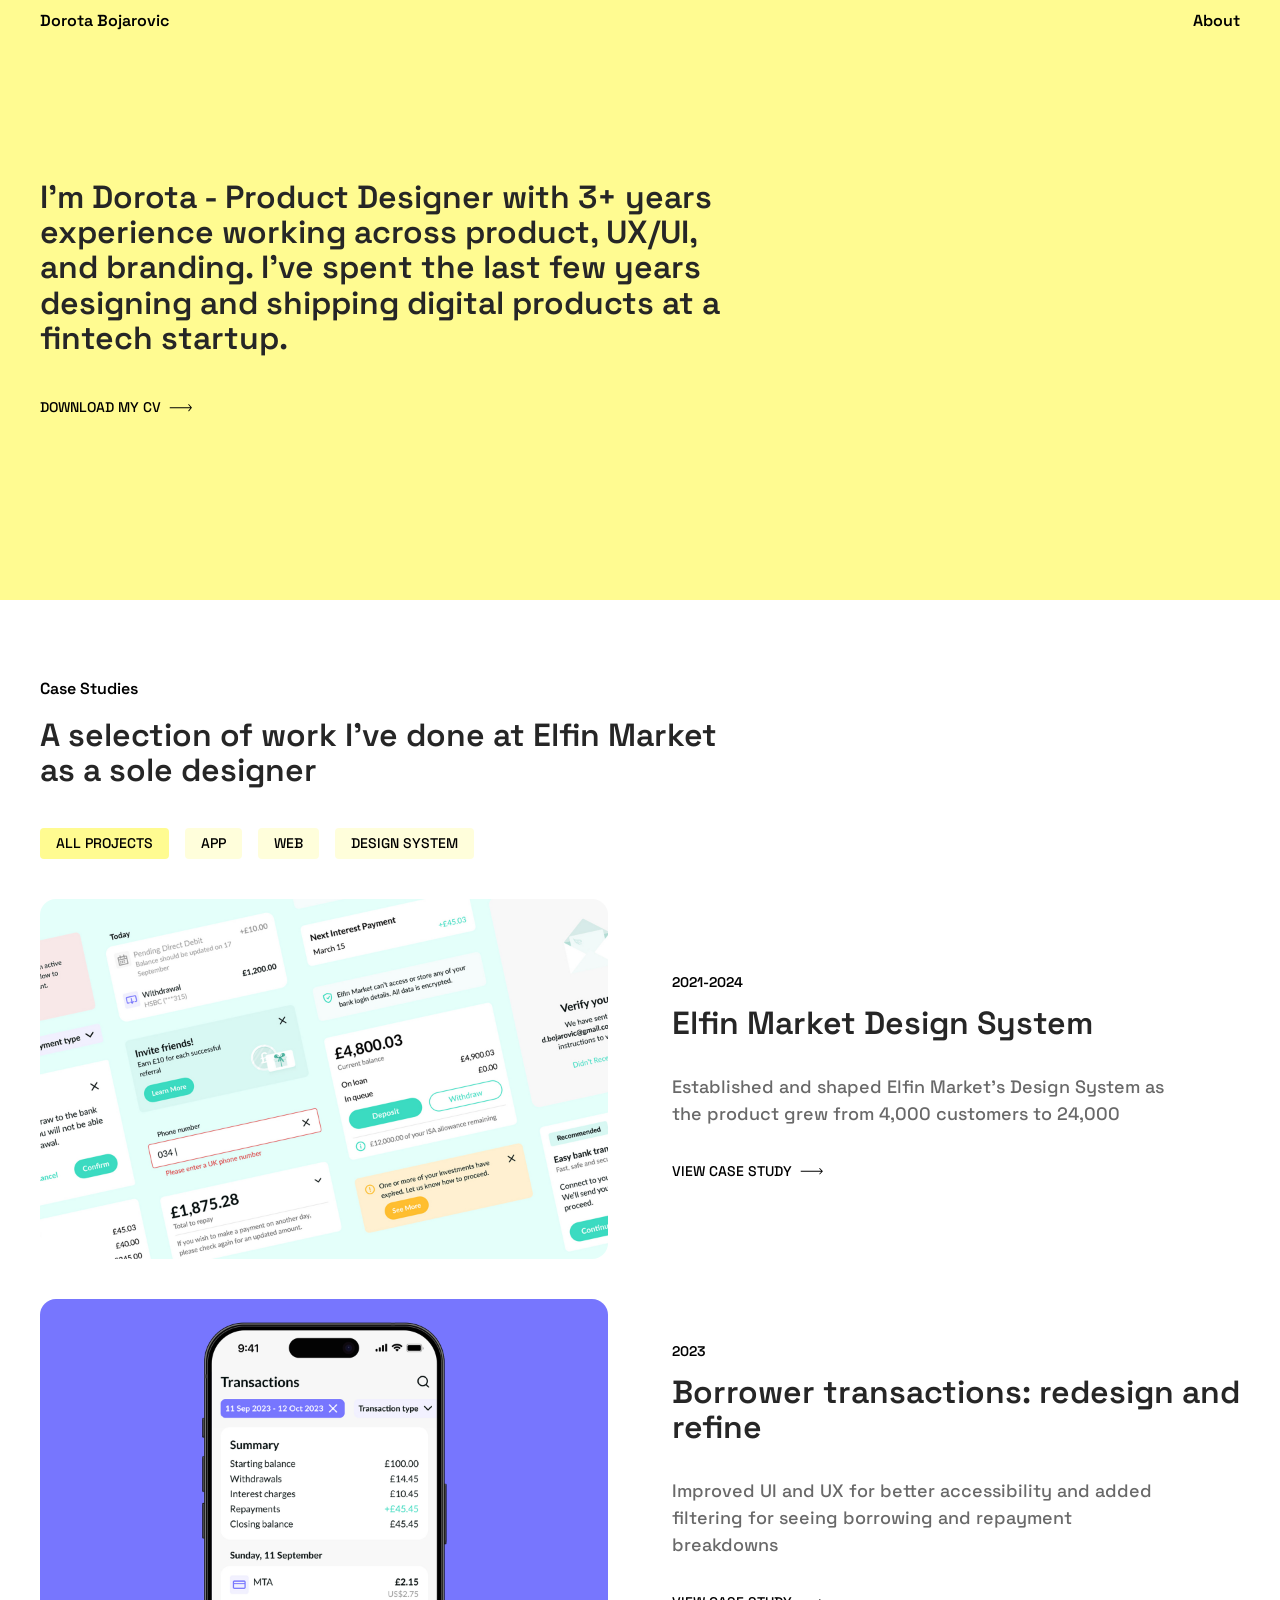
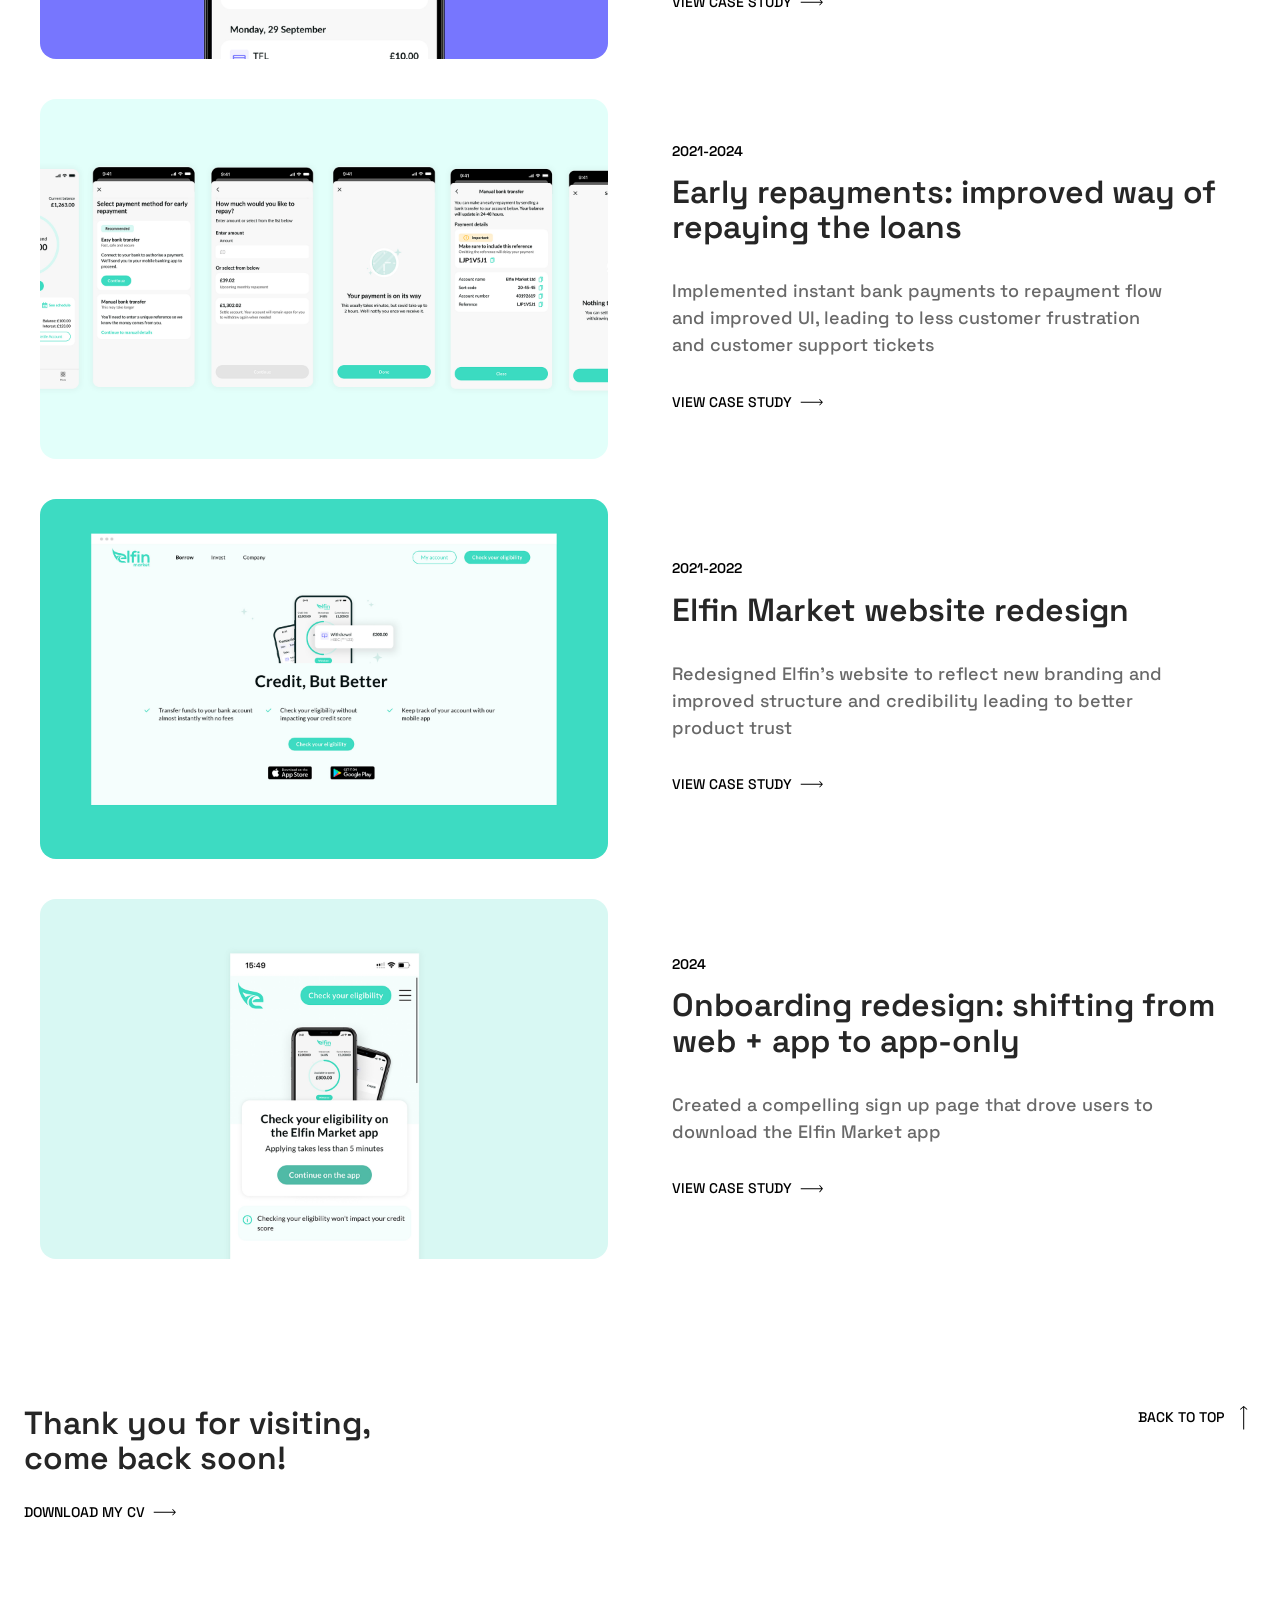
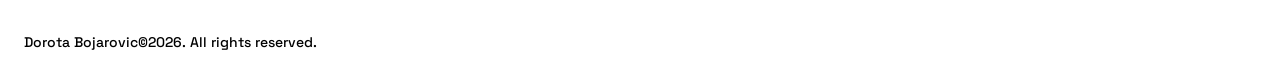
==== commit 30fea3c4: "Rebuild mobile homepage layout to match Figma: platform pills, card sizing, footer, spacing" ====
--- a/index.html
+++ b/index.html
@@ -3,7 +3,14 @@
   <head>
     <meta charset="UTF-8" />
     <meta name="viewport" content="width=device-width, initial-scale=1" />
-    <title>Dorota Bojarovic — Portfolio</title>
+    <meta name="theme-color" content="#fffb91">
+    <meta name="apple-mobile-web-app-status-bar-style" content="default">
+    <title>Dorota Bojarovic — Product Designer</title>
+    <meta name="description" content="Product designer with 3+ years experience in fintech. Based in London.">
+    <meta property="og:title" content="Dorota Bojarovic — Product Designer">
+    <meta property="og:description" content="Product designer with 3+ years experience in fintech. Based in London.">
+    <meta property="og:url" content="https://dorota.co">
+    <meta property="og:type" content="website">
     <link rel="preconnect" href="https://fonts.googleapis.com" />
     <link rel="preconnect" href="https://fonts.gstatic.com" crossorigin />
     <link
@@ -107,7 +114,14 @@
                 </div>
               </a>
               <div class="project-card__content" data-node-id="12:489" data-name="Content">
-                <p class="text-h4" data-node-id="12:492">2021-2024</p>
+                <div class="project-card__meta">
+                  <p class="text-h4" data-node-id="12:492">2021-2024</p>
+                  <div class="project-card__platforms">
+                    <span class="platform-pill">iOS</span>
+                    <span class="platform-pill">Android</span>
+                    <span class="platform-pill">Web</span>
+                  </div>
+                </div>
                 <div class="project-card__vertical" data-node-id="12:494" data-name="Vertical container">
                   <p class="text-h1 project-card__title" data-node-id="12:497">
                     Elfin Market Design System
@@ -151,7 +165,13 @@
                 </div>
               </a>
               <div class="project-card__content" data-node-id="I17:1114;12:489" data-name="Content">
-                <p class="text-h4" data-node-id="I17:1114;12:492">2023</p>
+                <div class="project-card__meta">
+                  <p class="text-h4" data-node-id="I17:1114;12:492">2023</p>
+                  <div class="project-card__platforms">
+                    <span class="platform-pill">iOS</span>
+                    <span class="platform-pill">Android</span>
+                  </div>
+                </div>
                 <div
                   class="project-card__vertical"
                   data-node-id="I17:1114;12:494"
@@ -199,7 +219,13 @@
                 </div>
               </a>
               <div class="project-card__content" data-node-id="I17:1115;12:489" data-name="Content">
-                <p class="text-h4" data-node-id="I17:1115;12:492">2021-2024</p>
+                <div class="project-card__meta">
+                  <p class="text-h4" data-node-id="I17:1115;12:492">2021-2024</p>
+                  <div class="project-card__platforms">
+                    <span class="platform-pill">iOS</span>
+                    <span class="platform-pill">Android</span>
+                  </div>
+                </div>
                 <div
                   class="project-card__vertical"
                   data-node-id="I17:1115;12:494"
@@ -247,7 +273,12 @@
                 </div>
               </a>
               <div class="project-card__content" data-node-id="I17:1116;12:489" data-name="Content">
-                <p class="text-h4" data-node-id="I17:1116;12:492">2021-2022</p>
+                <div class="project-card__meta">
+                  <p class="text-h4" data-node-id="I17:1116;12:492">2021-2022</p>
+                  <div class="project-card__platforms">
+                    <span class="platform-pill">Web</span>
+                  </div>
+                </div>
                 <div
                   class="project-card__vertical"
                   data-node-id="I17:1116;12:494"
@@ -295,7 +326,14 @@
                 </div>
               </a>
               <div class="project-card__content" data-node-id="I17:1117;12:489" data-name="Content">
-                <p class="text-h4" data-node-id="I17:1117;12:492">2024</p>
+                <div class="project-card__meta">
+                  <p class="text-h4" data-node-id="I17:1117;12:492">2024</p>
+                  <div class="project-card__platforms">
+                    <span class="platform-pill">iOS</span>
+                    <span class="platform-pill">Android</span>
+                    <span class="platform-pill">Web</span>
+                  </div>
+                </div>
                 <div
                   class="project-card__vertical"
                   data-node-id="I17:1117;12:494"
@@ -368,6 +406,13 @@
         </footer>
       </main>
     </div>
+    <div class="close-cursor" id="closeCursor" aria-hidden="true">
+      <span class="close-cursor__label">CLOSE</span>
+      <svg class="close-cursor__icon" width="7" height="7" viewBox="0 0 7 7" fill="none" xmlns="http://www.w3.org/2000/svg">
+        <line x1="0.5" y1="0.5" x2="6.5" y2="6.5" stroke="white" stroke-width="1.2" stroke-linecap="round"/>
+        <line x1="6.5" y1="0.5" x2="0.5" y2="6.5" stroke="white" stroke-width="1.2" stroke-linecap="round"/>
+      </svg>
+    </div>
     <script src="script.js"></script>
     <script>
       (function () {
--- a/style.css
+++ b/style.css
@@ -101,7 +101,7 @@
   font-family: var(--font-family-font-1);
   font-weight: 500;
   font-size: var(--font-size-18);
-  line-height: 120%;
+  line-height: 150%;
   color: var(--color-yellow-grey-50);
 }
 
@@ -109,6 +109,11 @@
   margin: 0;
   font-size: inherit;
   line-height: inherit;
+}
+
+.text-b2 {
+  font-size: 16px;
+  line-height: 150%;
 }
 
 /* Button / filter label — 14 / Medium / 1.1 / uppercase */
@@ -120,6 +125,22 @@
   color: var(--color-black-solid);
   text-transform: uppercase;
   white-space: nowrap;
+  position: relative;
+}
+
+.text-button::after {
+  content: '';
+  position: absolute;
+  bottom: -1px;
+  left: 0;
+  width: 0;
+  height: 1px;
+  background: currentColor;
+  transition: width 300ms ease;
+}
+
+.button-link:hover .text-button::after {
+  width: 100%;
 }
 
 .text-filter {
@@ -338,6 +359,11 @@
 
 .filter-tab--inactive {
   background: var(--color-yellow-primary-80);
+  transition: background 200ms ease;
+}
+
+.filter-tab--inactive:hover {
+  background: var(--color-yellow-primary);
 }
 
 /* Project card — node 15:783 pattern */
@@ -406,6 +432,27 @@
   align-items: flex-start;
   max-width: 500px;
   width: 100%;
+}
+
+/* Platform pills — hidden on desktop, visible on mobile */
+.project-card__platforms {
+  display: none;
+  gap: 4px;
+}
+
+.platform-pill {
+  display: flex;
+  align-items: center;
+  border: 0.25px solid #000;
+  border-radius: 999px;
+  padding: 4px 8px;
+  font-family: var(--font-family-font-1);
+  font-weight: 500;
+  font-size: 14px;
+  line-height: 1.1;
+  color: #000;
+  text-transform: uppercase;
+  white-space: nowrap;
 }
 
 /* Footer — node 15:1075 (instance on 1440w) */
@@ -564,22 +611,23 @@
   }
 }
 
-/* 422w: narrow column; filter group 70px tall (two rows) */
+/* 422w */
 @media (max-width: 767px) {
   .header {
-    padding: 10.41px 24px 10.39px;
+    padding: 10.41px 16px 10.39px;
   }
 
   .section-hero__container {
     max-width: none;
     width: 100%;
-    padding: 0 24px;
+    padding: 0 16px;
   }
 
   .section--case-studies {
     max-width: none;
     width: 100%;
-    padding: 80px 24px;
+    padding: 40px 16px 72px;
+    gap: 32px;
   }
 
   .section-hero__copy-wrap {
@@ -595,25 +643,30 @@
   .filter-tab-group {
     flex-wrap: wrap;
     width: 100%;
-    min-height: 70px;
+    row-gap: 8px;
+    column-gap: 4px;
     align-content: flex-start;
-    row-gap: 16px;
+    min-height: 0;
+  }
+
+  .filter-tab {
+    padding: 8px 12px;
   }
 
   .project-list {
-    gap: 44px;
+    gap: 56px;
   }
 
   .project-card {
     flex-direction: column;
     align-items: stretch;
-    gap: 24px;
+    gap: 16px;
   }
 
   .project-card__image {
     flex: none;
     width: 100%;
-    height: 360px;
+    height: 250px;
   }
 
   .project-card__content {
@@ -621,16 +674,39 @@
     width: 100%;
     padding-left: 0;
     align-self: auto;
+    gap: 16px;
+  }
+
+  .project-card__meta {
+    display: flex;
+    align-items: center;
+    justify-content: space-between;
+    width: 100%;
+  }
+
+  .project-card__platforms {
+    display: flex;
+  }
+
+  .project-card__vertical {
+    gap: 12px;
   }
 
   .project-card__body {
     max-width: 100%;
+  }
+
+  .project-card .text-b1 {
+    font-size: 14px;
+    line-height: 1.2;
   }
 
   .footer__row {
     flex-direction: column;
     align-items: flex-start;
-    gap: 40px;
+    border-top: 1px solid #000;
+    padding: 24px 16px;
+    gap: 24px;
   }
 
   .footer__left {
@@ -639,7 +715,11 @@
   }
 
   .footer__back {
-    align-self: flex-start;
+    display: none;
+  }
+
+  .footer__legal-row {
+    padding: 0 16px 24px;
   }
 
   .text-h5 {
@@ -699,16 +779,33 @@
   opacity: 1;
   transform: translateY(0);
   transition: opacity 600ms ease-out, transform 600ms ease-out;
+  transition-delay: 100ms;
 }
 
 .card-animate--body.card-animate--visible {
-  transition-delay: 150ms;
+  transition-delay: 250ms;
 }
 
 /* ─── About trigger ─────────────────────────────────────────────────────── */
 
 .header__right .text-h3 {
   cursor: pointer;
+  position: relative;
+}
+
+.header__right .text-h3::after {
+  content: '';
+  position: absolute;
+  bottom: -1px;
+  left: 0;
+  width: 0;
+  height: 1px;
+  background: currentColor;
+  transition: width 300ms ease;
+}
+
+.header__right .text-h3:hover::after {
+  width: 100%;
 }
 
 /* ─── About Overlay ─────────────────────────────────────────────────────── */
@@ -728,7 +825,7 @@
   align-items: center;
   justify-content: center;
   background-color: #fffb91;
-  cursor: pointer;
+  cursor: none;
   overflow: hidden;
 }
 
@@ -863,3 +960,40 @@
   z-index: 9999;
   will-change: transform;
 }
+
+/* Close cursor — shown only when About overlay is open */
+.close-cursor {
+  position: fixed;
+  top: 0;
+  left: 0;
+  width: 72px;
+  height: 23px;
+  background: var(--color-black-solid);
+  border-radius: 50px;
+  display: none;
+  align-items: center;
+  padding: 0 8px;
+  gap: 6px;
+  pointer-events: none;
+  z-index: 200;
+  will-change: transform;
+}
+
+.close-cursor--visible {
+  display: flex;
+}
+
+.close-cursor__label {
+  font-family: var(--font-family-font-1);
+  font-weight: 600;
+  font-size: 11px;
+  line-height: 1;
+  color: #fff;
+  text-transform: uppercase;
+  letter-spacing: 0.04em;
+  white-space: nowrap;
+}
+
+.close-cursor__icon {
+  flex-shrink: 0;
+}
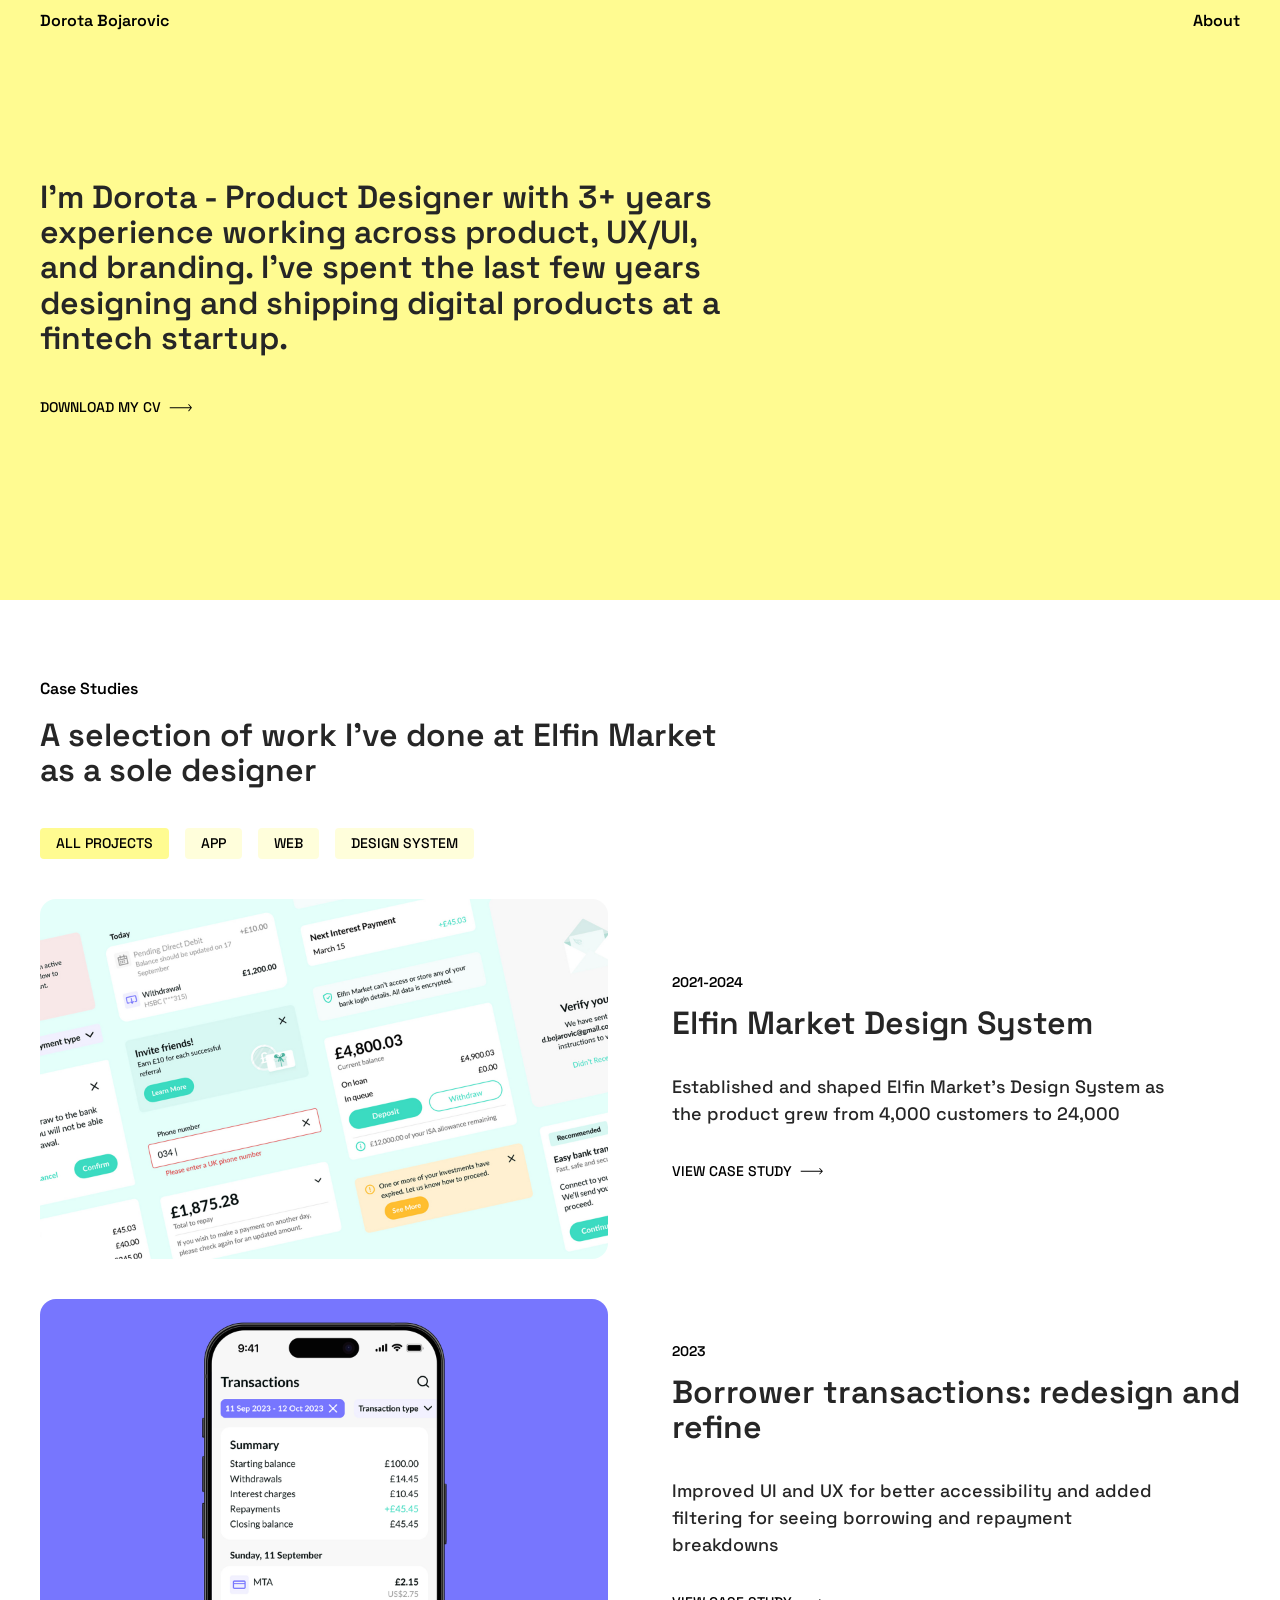
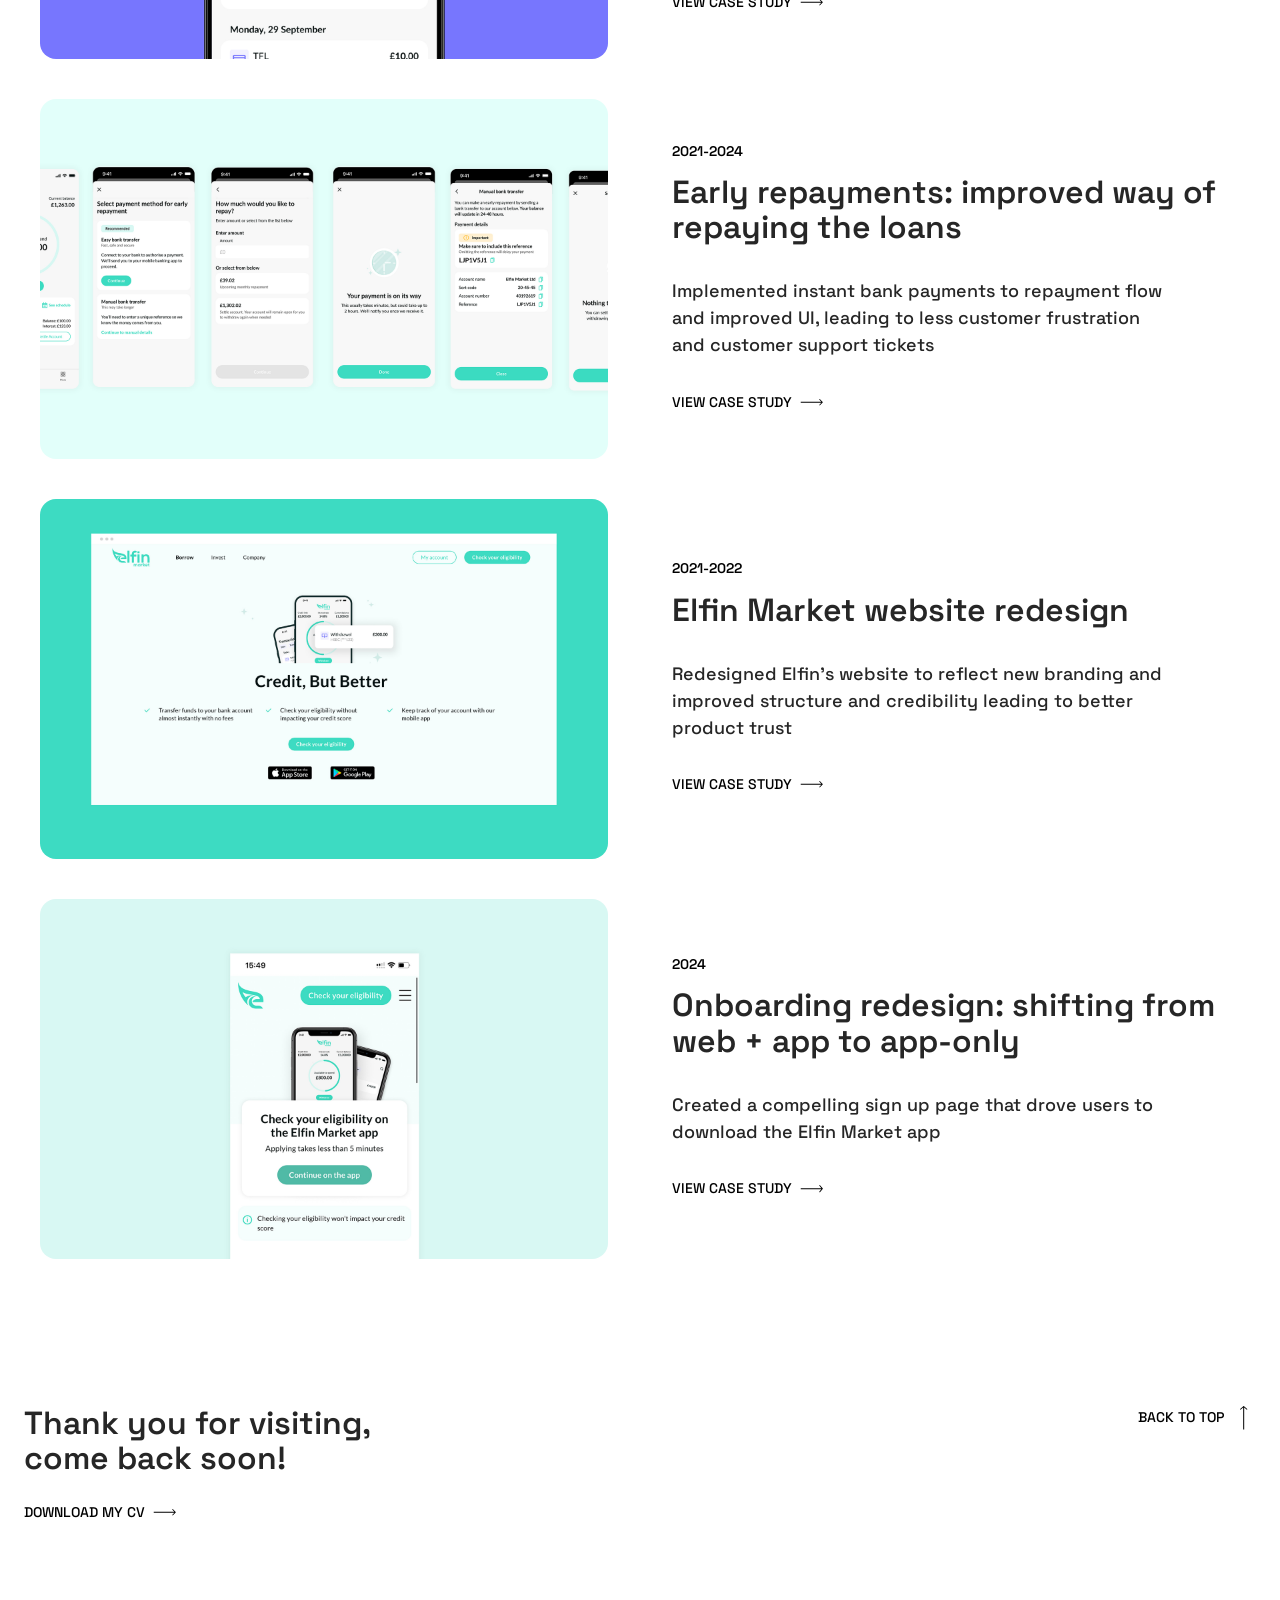
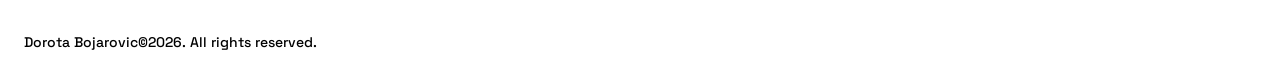
==== commit c0745453: "Fix impact video container height on mobile; bump CV to v=2" ====
--- a/index.html
+++ b/index.html
@@ -46,7 +46,7 @@
                 </p>
               </div>
             </div>
-            <a class="button-link" href="assets/dorota-bojarovic-cv.pdf" data-node-id="17:1105" data-name="Button / Primary / Icon">
+            <a class="button-link" href="assets/dorota-bojarovic-cv.pdf?v=2" data-node-id="17:1105" data-name="Button / Primary / Icon">
               <span class="text-button" data-node-id="I17:1105;12:438">Download my cv</span>
               <span class="icon icon--chevron-right" aria-hidden="true">
                 <img
@@ -374,7 +374,7 @@
                   Thank you for visiting, come back soon!
                 </p>
               </div>
-              <a class="button-link" href="assets/dorota-bojarovic-cv.pdf" data-node-id="15:979" data-name="Button / Primary / Icon">
+              <a class="button-link" href="assets/dorota-bojarovic-cv.pdf?v=2" data-node-id="15:979" data-name="Button / Primary / Icon">
                 <span class="text-button" data-node-id="I15:979;12:438">Download my CV</span>
                 <span class="icon icon--chevron-right" aria-hidden="true">
                   <img
--- a/style.css
+++ b/style.css
@@ -96,13 +96,13 @@
   white-space: nowrap;
 }
 
-/* B1 — Figma: size 18, line height 120%, Medium, grey-50 */
+/* B1 — Figma: size 18, line height 120%, Medium */
 .text-b1 {
   font-family: var(--font-family-font-1);
   font-weight: 500;
   font-size: var(--font-size-18);
   line-height: 150%;
-  color: var(--color-yellow-grey-50);
+  color: var(--color-yellow-grey-80);
 }
 
 .text-b1 p {
@@ -112,8 +112,11 @@
 }
 
 .text-b2 {
+  font-family: var(--font-family-font-1);
+  font-weight: 500;
   font-size: 16px;
   line-height: 150%;
+  color: var(--color-yellow-grey-80);
 }
 
 /* Button / filter label — 14 / Medium / 1.1 / uppercase */
@@ -701,10 +704,17 @@
     line-height: 1.2;
   }
 
+  .footer::before {
+    content: '';
+    display: block;
+    height: 1px;
+    background: #000;
+    margin: 0 16px;
+  }
+
   .footer__row {
     flex-direction: column;
     align-items: flex-start;
-    border-top: 1px solid #000;
     padding: 24px 16px;
     gap: 24px;
   }
@@ -912,21 +922,25 @@
 }
 
 @media (max-width: 767px) {
+  #closeCursor {
+    display: none !important;
+  }
+
   .about-overlay {
     justify-content: flex-start;
     overflow-y: auto;
     padding-top: 72px;
-    padding-bottom: 40px;
+    padding-bottom: 120px;
   }
 
   .about-overlay__header {
-    padding: 10.41px 24px 10.39px;
+    padding: 10.41px 16px 10.39px;
   }
 
   .about-overlay__inner {
     flex-direction: column;
     gap: 32px;
-    padding: 0 24px;
+    padding: 0 16px;
   }
 
   .about-overlay__left {
@@ -944,6 +958,10 @@
   .about-overlay__right {
     white-space: normal;
     font-size: 14px;
+  }
+
+  .about-scroll-hint.about-scroll-hint--active {
+    display: flex;
   }
 }
 
@@ -997,3 +1015,42 @@
 .close-cursor__icon {
   flex-shrink: 0;
 }
+
+/* ─── Scroll hint — mobile About overlay ────────────────────────────────── */
+
+.about-scroll-hint {
+  position: fixed;
+  bottom: 24px;
+  left: 0;
+  right: 0;
+  display: none;
+  flex-direction: column;
+  align-items: center;
+  pointer-events: none;
+  z-index: 101;
+  opacity: 1;
+  transition: opacity 300ms ease;
+}
+
+.about-scroll-hint--hidden {
+  opacity: 0;
+}
+
+.about-scroll-pill {
+  background: #000;
+  color: #fff;
+  border-radius: 999px;
+  padding: 6px 16px;
+  font-family: var(--font-family-font-1);
+  font-weight: 500;
+  font-size: 14px;
+  line-height: 1.1;
+  white-space: nowrap;
+  margin-bottom: 8px;
+}
+
+.about-scroll-gradient {
+  width: 100%;
+  height: 80px;
+  background: linear-gradient(to bottom, transparent, #fffb91);
+}
